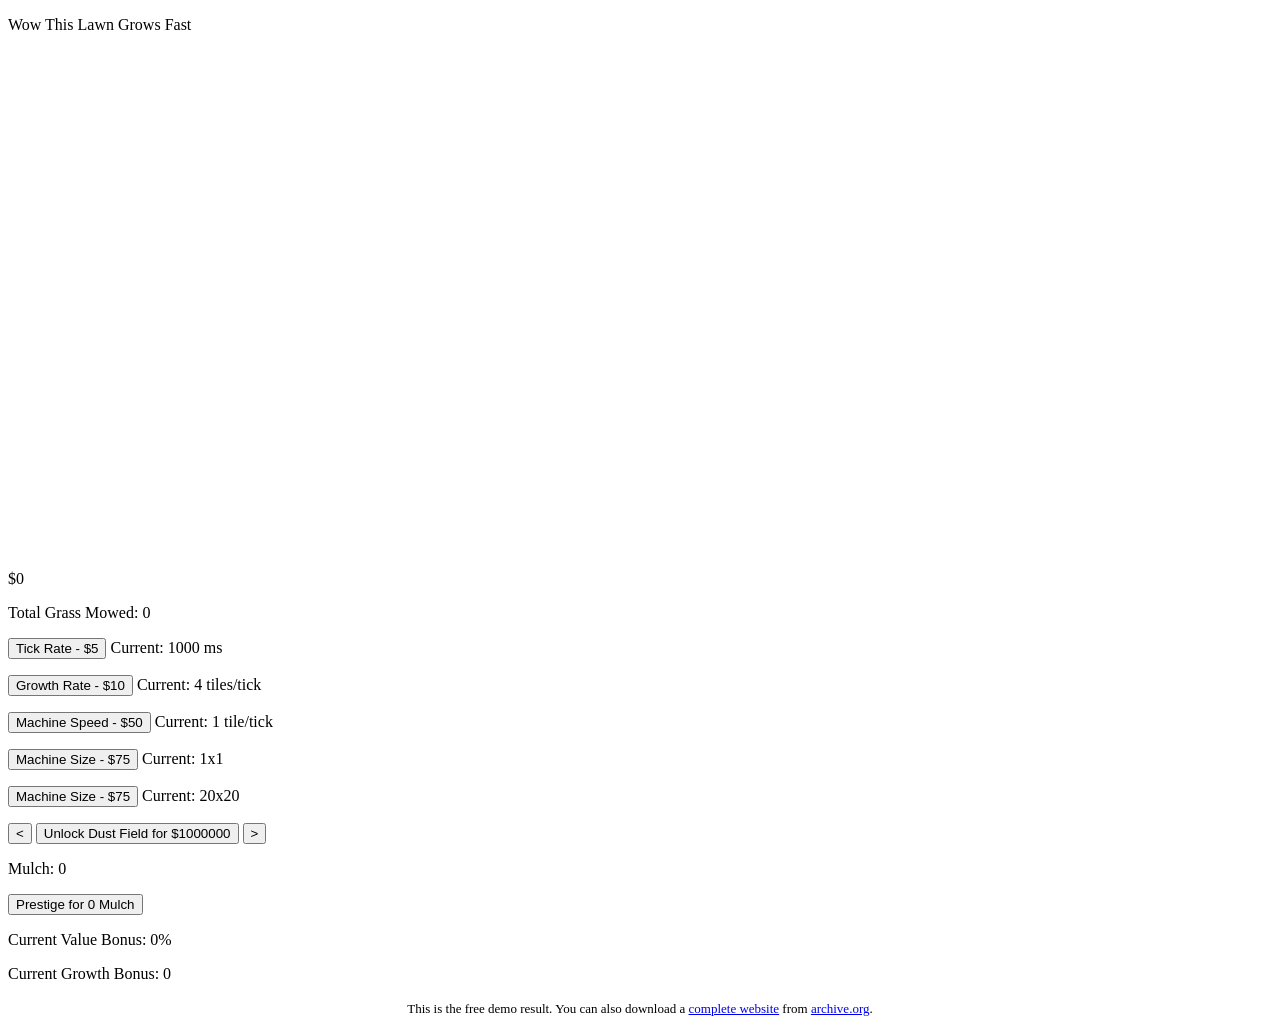
==== index.html @ 58746f2d "Add files via upload" ====
<!DOCTYPE html>
<html>
    <head>
	<meta http-equiv="Content-Type" content="text/html; charset=UTF-8"/>
        <title>Lawnmower Game</title>
	<link rel="canonical" href="http://www.firefliesalco.com" />
        <script type="text/javascript" src="lawnmower-game/app.js"></script>
        <link rel="stylesheet" href="lawnmower-game/stylesheet.css" type="text/css"/>
    </head>
    <body>
        <p id="desc">Wow This Lawn Grows Fast</p>
        <canvas id="lawn" width="500" height="500">Canvas goes here</canvas>
        <p id="money">$0</p>
        <p id="totalMowed">Total Grass Mowed: 0</p>
        <p id="superTicks"></p>
        <div id="area">
            <p></p>
            <button id="upgradetickRate" onclick="upgrade('tickRate')">Tick Rate - $5</button>
            <span id="texttickRate">Current: 1000 ms</span>
            <p></p>
            <button id="upgradegrowthRate" onclick="upgrade('growthRate')">Growth Rate - $10</button>
            <span id="textgrowthRate">Current: 4 tiles/tick</span>
            <p></p>
            <button id="upgrademachineSpeed" onclick="upgrade('machineSpeed')">Machine Speed - $50</button>
            <span id="textmachineSpeed">Current: 1 tile/tick</span>
            <p></p>
            <button id="upgrademachineSize" onclick="upgrade('machineSize')">Machine Size - $75</button>
            <span id="textmachineSize">Current: 1x1</span>
            <p></p>
            <button id="upgradetileSize" onclick="upgrade('tileSize')">Machine Size - $75</button>
            <span id="texttileSize">Current: 20x20</span>
        </div>
        <p></p>
        <button onclick="previous()">&lt;</button>
        <button id="unlock" onclick="unlockNext()">Unlock Dust Field for $1000000</button>
        <button onclick="next()">&gt;</button>
        <div id="prestige">
            <p id="mulch">Mulch: 0</p>
            <button id="prestigeButton" onclick="attemptPrestige()">Prestige for 0 Mulch</button>
            <p id="valueBonus">Current Value Bonus: 0%</p>
            <p id="growthBonus">Current Growth Bonus: 0</p>
        </div>
    <center><font size="2">This is the free demo result. You can also download a <a href="https://www.waybackmachinedownloads.com">complete website</a> from <a href="https://archive.org">archive.org</a>.</font></center></body>
</html>
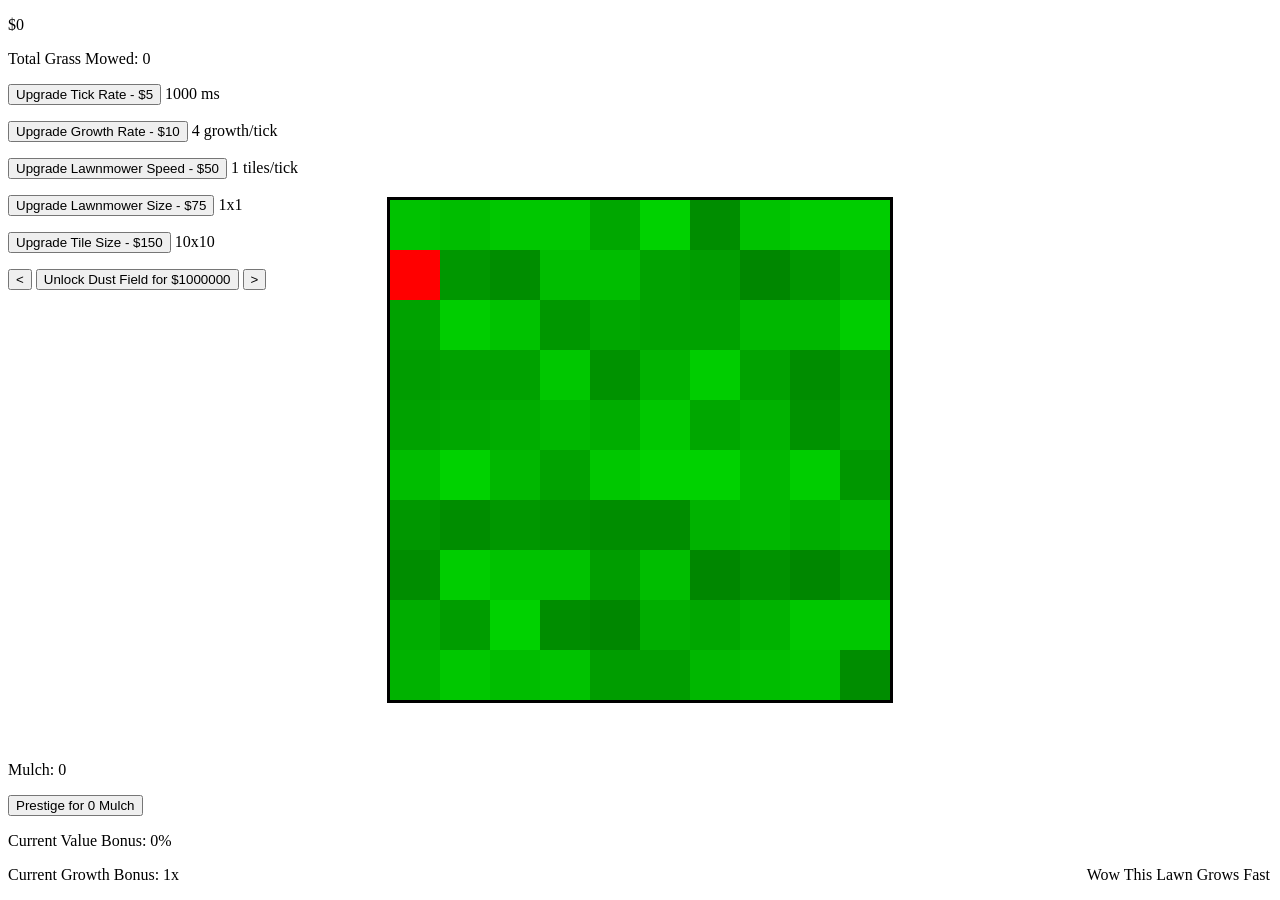
==== commit 2f226a4c: "Remove demo download message from index.html Removed demo message about downloading the complete web" ====
--- a/index.html
+++ b/index.html
@@ -40,5 +40,4 @@
             <p id="valueBonus">Current Value Bonus: 0%</p>
             <p id="growthBonus">Current Growth Bonus: 0</p>
         </div>
-    <center><font size="2">This is the free demo result. You can also download a <a href="https://www.waybackmachinedownloads.com">complete website</a> from <a href="https://archive.org">archive.org</a>.</font></center></body>
-</html>+</html>
--- a/lawnmower-game/stylesheet.css
+++ b/lawnmower-game/stylesheet.css
@@ -0,0 +1,28 @@
+#lawn {
+    border: solid;
+    border-width: 3px;
+    margin: auto;
+    position: absolute;
+    display: block;
+    top: 0;
+    left: 0;
+    right: 0;
+    bottom: 0;
+}
+
+#desc {
+    position:fixed;
+    bottom:0;
+    right:10px;
+}
+
+#prestige {
+    position:fixed;
+    bottom: 0;
+}
+
+#superTicks {
+    position: fixed;
+    right:0;
+    top:0;
+}
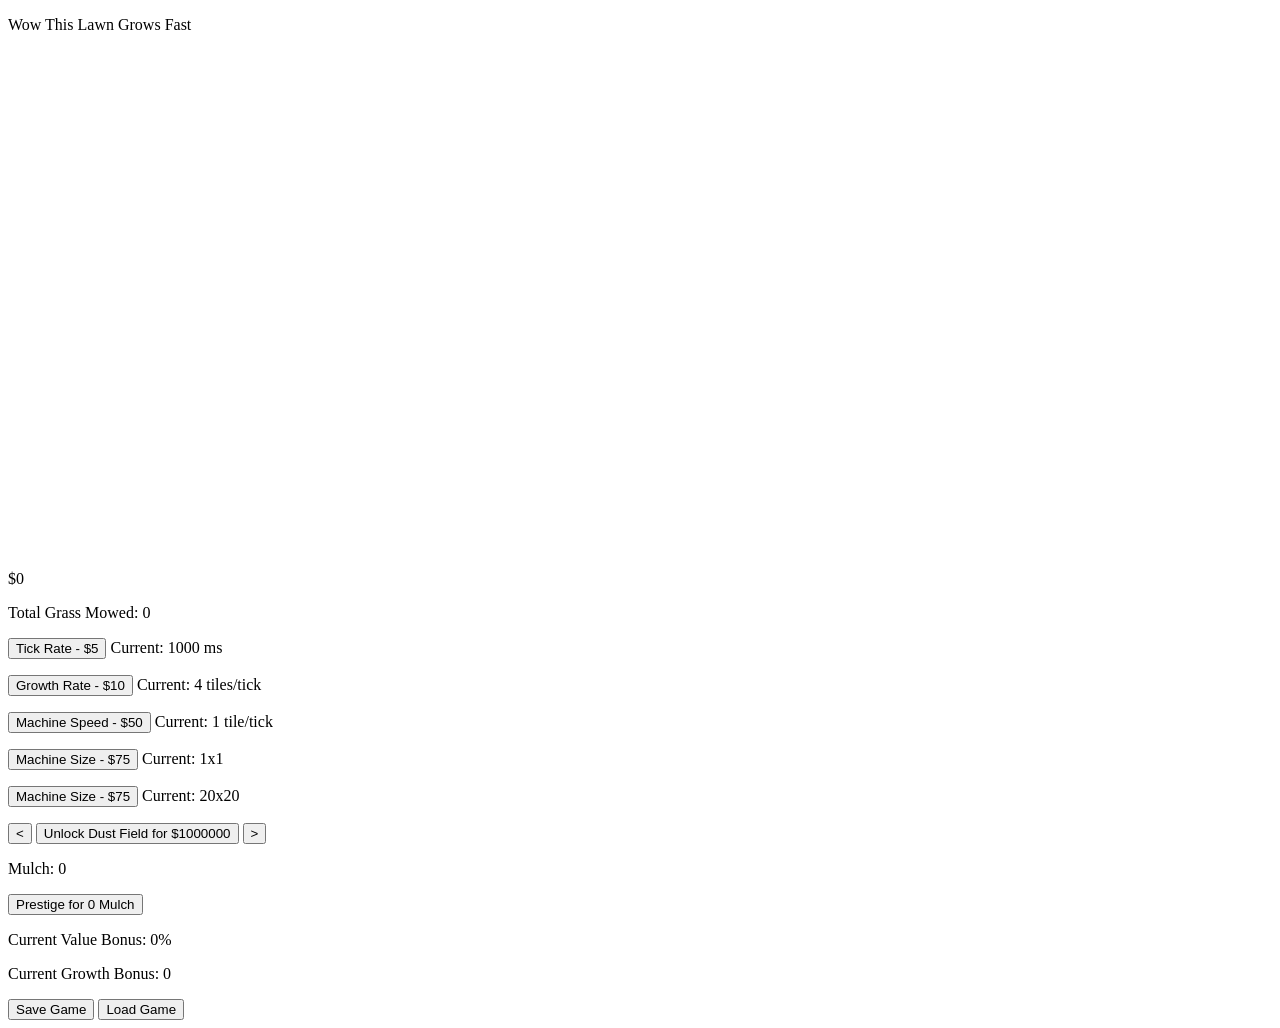
==== commit cf1ffa9b: "Add files via upload" ====
--- a/index.html
+++ b/index.html
@@ -1,9 +1,8 @@
 <!DOCTYPE html>
 <html>
     <head>
-	<meta http-equiv="Content-Type" content="text/html; charset=UTF-8"/>
+        <meta http-equiv="Content-Type" content="text/html; charset=UTF-8"/>
         <title>Lawnmower Game</title>
-	<link rel="canonical" href="http://www.firefliesalco.com" />
         <script type="text/javascript" src="lawnmower-game/app.js"></script>
         <link rel="stylesheet" href="lawnmower-game/stylesheet.css" type="text/css"/>
     </head>
@@ -40,4 +39,11 @@
             <p id="valueBonus">Current Value Bonus: 0%</p>
             <p id="growthBonus">Current Growth Bonus: 0</p>
         </div>
+        <div id="saveload">
+            <button id="saveButton" onclick="saveGame()">Save Game</button>
+            <button id="loadButton" onclick="document.getElementById('loadFileInput').click()">Load Game</button>
+            <input type="file" id="loadFileInput" accept=".lawn" onchange="loadGame(event)" style="display:none"/>
+            <span id="saveLoadStatus"></span>
+        </div>
+    </body>
 </html>
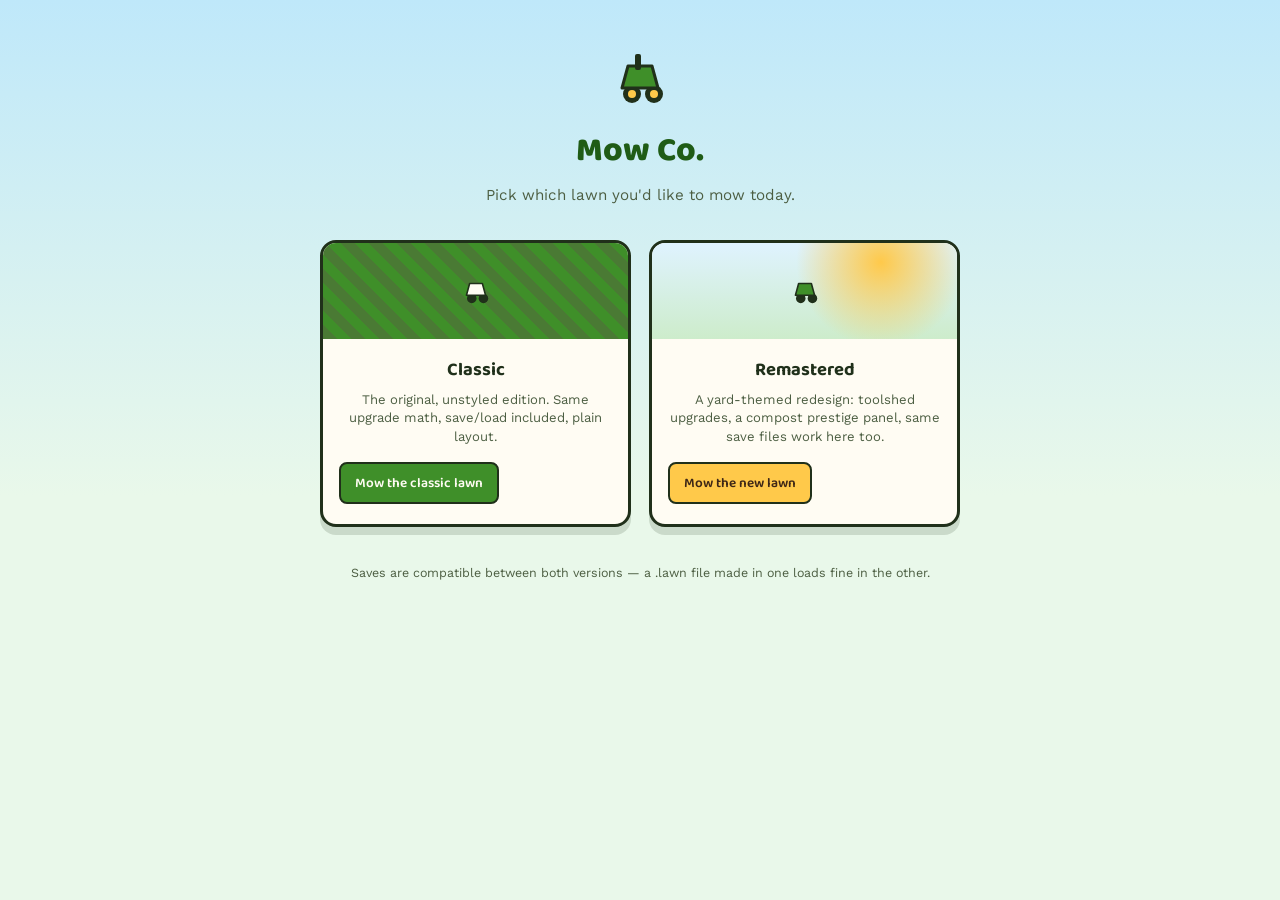
==== commit 48e17bca: "Add files via upload" ====
--- a/index.html
+++ b/index.html
@@ -1,49 +1,225 @@
 <!DOCTYPE html>
-<html>
+<html lang="en">
     <head>
-        <meta http-equiv="Content-Type" content="text/html; charset=UTF-8"/>
+        <meta charset="UTF-8"/>
+        <meta name="viewport" content="width=device-width, initial-scale=1"/>
         <title>Lawnmower Game</title>
-        <script type="text/javascript" src="lawnmower-game/app.js"></script>
-        <link rel="stylesheet" href="lawnmower-game/stylesheet.css" type="text/css"/>
+        <link rel="preconnect" href="https://fonts.googleapis.com">
+        <link rel="preconnect" href="https://fonts.gstatic.com" crossorigin>
+        <link href="https://fonts.googleapis.com/css2?family=Baloo+2:wght@500;600;700;800&family=Work+Sans:wght@400;500;600;700&display=swap" rel="stylesheet">
+        <style>
+            :root {
+                --sky-top: #BFE8FA;
+                --sky-bottom: #E9F8EA;
+                --sun: #FFC94A;
+                --grass: #3F8F29;
+                --grass-deep: #1F5C16;
+                --soil: #5B3A22;
+                --soil-deep: #3E2716;
+                --cream: #FFFCF3;
+                --ink: #20301A;
+                --ink-soft: #4C5E42;
+
+                --font-display: 'Baloo 2', 'Trebuchet MS', 'Segoe UI', sans-serif;
+                --font-body: 'Work Sans', system-ui, -apple-system, sans-serif;
+            }
+
+            * {
+                box-sizing: border-box;
+            }
+
+            body {
+                margin: 0;
+                min-height: 100vh;
+                padding: 48px 16px;
+                background: linear-gradient(180deg, var(--sky-top) 0%, var(--sky-bottom) 55%, var(--sky-bottom) 100%);
+                font-family: var(--font-body);
+                color: var(--ink);
+                display: flex;
+                justify-content: center;
+            }
+
+            .lot {
+                width: 100%;
+                max-width: 640px;
+                display: flex;
+                flex-direction: column;
+                align-items: center;
+                text-align: center;
+                gap: 8px;
+            }
+
+            .brand-mark {
+                width: 64px;
+                height: 64px;
+            }
+
+            h1 {
+                font-family: var(--font-display);
+                font-weight: 800;
+                font-size: 2.1rem;
+                margin: 4px 0 0;
+                color: var(--grass-deep);
+            }
+
+            .tagline {
+                margin: 0 0 28px;
+                color: var(--ink-soft);
+                font-size: 0.95rem;
+            }
+
+            .picker {
+                width: 100%;
+                display: grid;
+                grid-template-columns: 1fr 1fr;
+                gap: 18px;
+            }
+
+            .plot {
+                display: flex;
+                flex-direction: column;
+                border: 3px solid var(--ink);
+                border-radius: 16px;
+                overflow: hidden;
+                background: var(--cream);
+                text-decoration: none;
+                color: var(--ink);
+                box-shadow: 0 8px 0 rgba(32,48,26,0.15);
+                transition: transform 0.08s ease, box-shadow 0.08s ease;
+            }
+
+            .plot:hover {
+                transform: translateY(-3px);
+                box-shadow: 0 11px 0 rgba(32,48,26,0.15);
+            }
+
+            .plot:active {
+                transform: translateY(3px);
+                box-shadow: 0 3px 0 rgba(32,48,26,0.15);
+            }
+
+            .swatch {
+                height: 96px;
+                display: flex;
+                align-items: center;
+                justify-content: center;
+            }
+
+            .swatch-classic {
+                background: repeating-linear-gradient(45deg, #4a7a34 0 10px, #3F8F29 10px 20px);
+            }
+
+            .swatch-new {
+                background:
+                    radial-gradient(circle at 75% 20%, var(--sun) 0%, rgba(255,201,74,0) 35%),
+                    linear-gradient(180deg, #DFF3FF 0%, #cdeccb 100%);
+            }
+
+            .swatch-mow {
+                width: 34px;
+                height: 34px;
+            }
+
+            .plot-body {
+                padding: 16px 16px 20px;
+                display: flex;
+                flex-direction: column;
+                gap: 6px;
+                flex: 1;
+            }
+
+            .plot-name {
+                font-family: var(--font-display);
+                font-weight: 700;
+                font-size: 1.15rem;
+                margin: 0;
+            }
+
+            .plot-desc {
+                margin: 0;
+                font-size: 0.82rem;
+                color: var(--ink-soft);
+                line-height: 1.4;
+                flex: 1;
+            }
+
+            .plot-cta {
+                margin-top: 10px;
+                align-self: flex-start;
+                font-family: var(--font-display);
+                font-weight: 600;
+                font-size: 0.85rem;
+                padding: 8px 14px;
+                border-radius: 8px;
+                border: 2px solid var(--ink);
+                background: var(--grass);
+                color: var(--cream);
+            }
+
+            .plot-new .plot-cta {
+                background: var(--sun);
+                color: var(--soil-deep);
+            }
+
+            .footnote {
+                margin-top: 30px;
+                font-size: 0.78rem;
+                color: var(--ink-soft);
+            }
+
+            @media (max-width: 520px) {
+                .picker {
+                    grid-template-columns: 1fr;
+                }
+            }
+        </style>
     </head>
     <body>
-        <p id="desc">Wow This Lawn Grows Fast</p>
-        <canvas id="lawn" width="500" height="500">Canvas goes here</canvas>
-        <p id="money">$0</p>
-        <p id="totalMowed">Total Grass Mowed: 0</p>
-        <p id="superTicks"></p>
-        <div id="area">
-            <p></p>
-            <button id="upgradetickRate" onclick="upgrade('tickRate')">Tick Rate - $5</button>
-            <span id="texttickRate">Current: 1000 ms</span>
-            <p></p>
-            <button id="upgradegrowthRate" onclick="upgrade('growthRate')">Growth Rate - $10</button>
-            <span id="textgrowthRate">Current: 4 tiles/tick</span>
-            <p></p>
-            <button id="upgrademachineSpeed" onclick="upgrade('machineSpeed')">Machine Speed - $50</button>
-            <span id="textmachineSpeed">Current: 1 tile/tick</span>
-            <p></p>
-            <button id="upgrademachineSize" onclick="upgrade('machineSize')">Machine Size - $75</button>
-            <span id="textmachineSize">Current: 1x1</span>
-            <p></p>
-            <button id="upgradetileSize" onclick="upgrade('tileSize')">Machine Size - $75</button>
-            <span id="texttileSize">Current: 20x20</span>
-        </div>
-        <p></p>
-        <button onclick="previous()">&lt;</button>
-        <button id="unlock" onclick="unlockNext()">Unlock Dust Field for $1000000</button>
-        <button onclick="next()">&gt;</button>
-        <div id="prestige">
-            <p id="mulch">Mulch: 0</p>
-            <button id="prestigeButton" onclick="attemptPrestige()">Prestige for 0 Mulch</button>
-            <p id="valueBonus">Current Value Bonus: 0%</p>
-            <p id="growthBonus">Current Growth Bonus: 0</p>
-        </div>
-        <div id="saveload">
-            <button id="saveButton" onclick="saveGame()">Save Game</button>
-            <button id="loadButton" onclick="document.getElementById('loadFileInput').click()">Load Game</button>
-            <input type="file" id="loadFileInput" accept=".lawn" onchange="loadGame(event)" style="display:none"/>
-            <span id="saveLoadStatus"></span>
+        <div class="lot">
+            <svg class="brand-mark" viewBox="0 0 64 64" aria-hidden="true">
+                <circle cx="24" cy="46" r="9" fill="#20301A"/>
+                <circle cx="46" cy="46" r="9" fill="#20301A"/>
+                <circle cx="24" cy="46" r="4" fill="#FFC94A"/>
+                <circle cx="46" cy="46" r="4" fill="#FFC94A"/>
+                <path d="M14 40 L20 18 L44 18 L50 40 Z" fill="#3F8F29" stroke="#20301A" stroke-width="3" stroke-linejoin="round"/>
+                <rect x="27" y="6" width="6" height="16" rx="2" fill="#20301A"/>
+            </svg>
+            <h1>Mow Co.</h1>
+            <p class="tagline">Pick which lawn you'd like to mow today.</p>
+
+            <div class="picker">
+                <a class="plot plot-classic" href="./classic/">
+                    <div class="swatch swatch-classic">
+                        <svg class="swatch-mow" viewBox="0 0 64 64" aria-hidden="true">
+                            <circle cx="24" cy="46" r="9" fill="#20301A"/>
+                            <circle cx="46" cy="46" r="9" fill="#20301A"/>
+                            <path d="M14 40 L20 18 L44 18 L50 40 Z" fill="#FFFCF3" stroke="#20301A" stroke-width="3" stroke-linejoin="round"/>
+                        </svg>
+                    </div>
+                    <div class="plot-body">
+                        <p class="plot-name">Classic</p>
+                        <p class="plot-desc">The original, unstyled edition. Same upgrade math, save/load included, plain layout.</p>
+                        <span class="plot-cta">Mow the classic lawn</span>
+                    </div>
+                </a>
+
+                <a class="plot plot-new" href="./lawnv2/">
+                    <div class="swatch swatch-new">
+                        <svg class="swatch-mow" viewBox="0 0 64 64" aria-hidden="true">
+                            <circle cx="24" cy="46" r="9" fill="#20301A"/>
+                            <circle cx="46" cy="46" r="9" fill="#20301A"/>
+                            <path d="M14 40 L20 18 L44 18 L50 40 Z" fill="#3F8F29" stroke="#20301A" stroke-width="3" stroke-linejoin="round"/>
+                        </svg>
+                    </div>
+                    <div class="plot-body">
+                        <p class="plot-name">Remastered</p>
+                        <p class="plot-desc">A yard-themed redesign: toolshed upgrades, a compost prestige panel, same save files work here too.</p>
+                        <span class="plot-cta">Mow the new lawn</span>
+                    </div>
+                </a>
+            </div>
+
+            <p class="footnote">Saves are compatible between both versions — a .lawn file made in one loads fine in the other.</p>
         </div>
     </body>
 </html>
